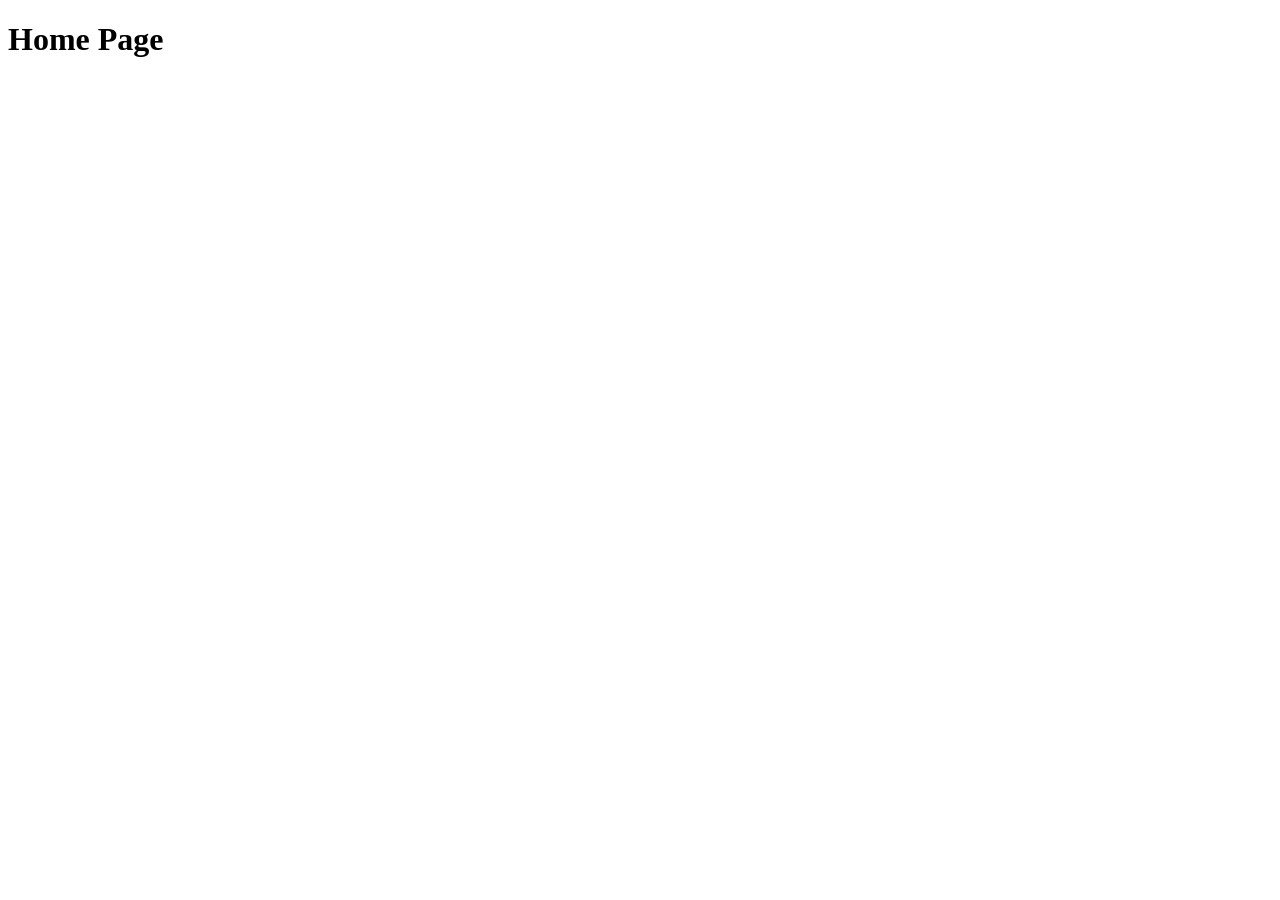
==== index.html @ 36d4ecce "Create index.html" ====
<!DOCTYPE html>
<html lang="en">
<head>
  <meta charset="UTF-8" />
  <meta name="viewport" content="width=device-width, initial-scale=1.0" />
  <title>Tranquility MNC</title>
  <link rel="stylesheet" href="style.css" />
</head>
<body>
  <h1>Home Page</h1>
  <script src="script.js"></script>
</body>
</html>
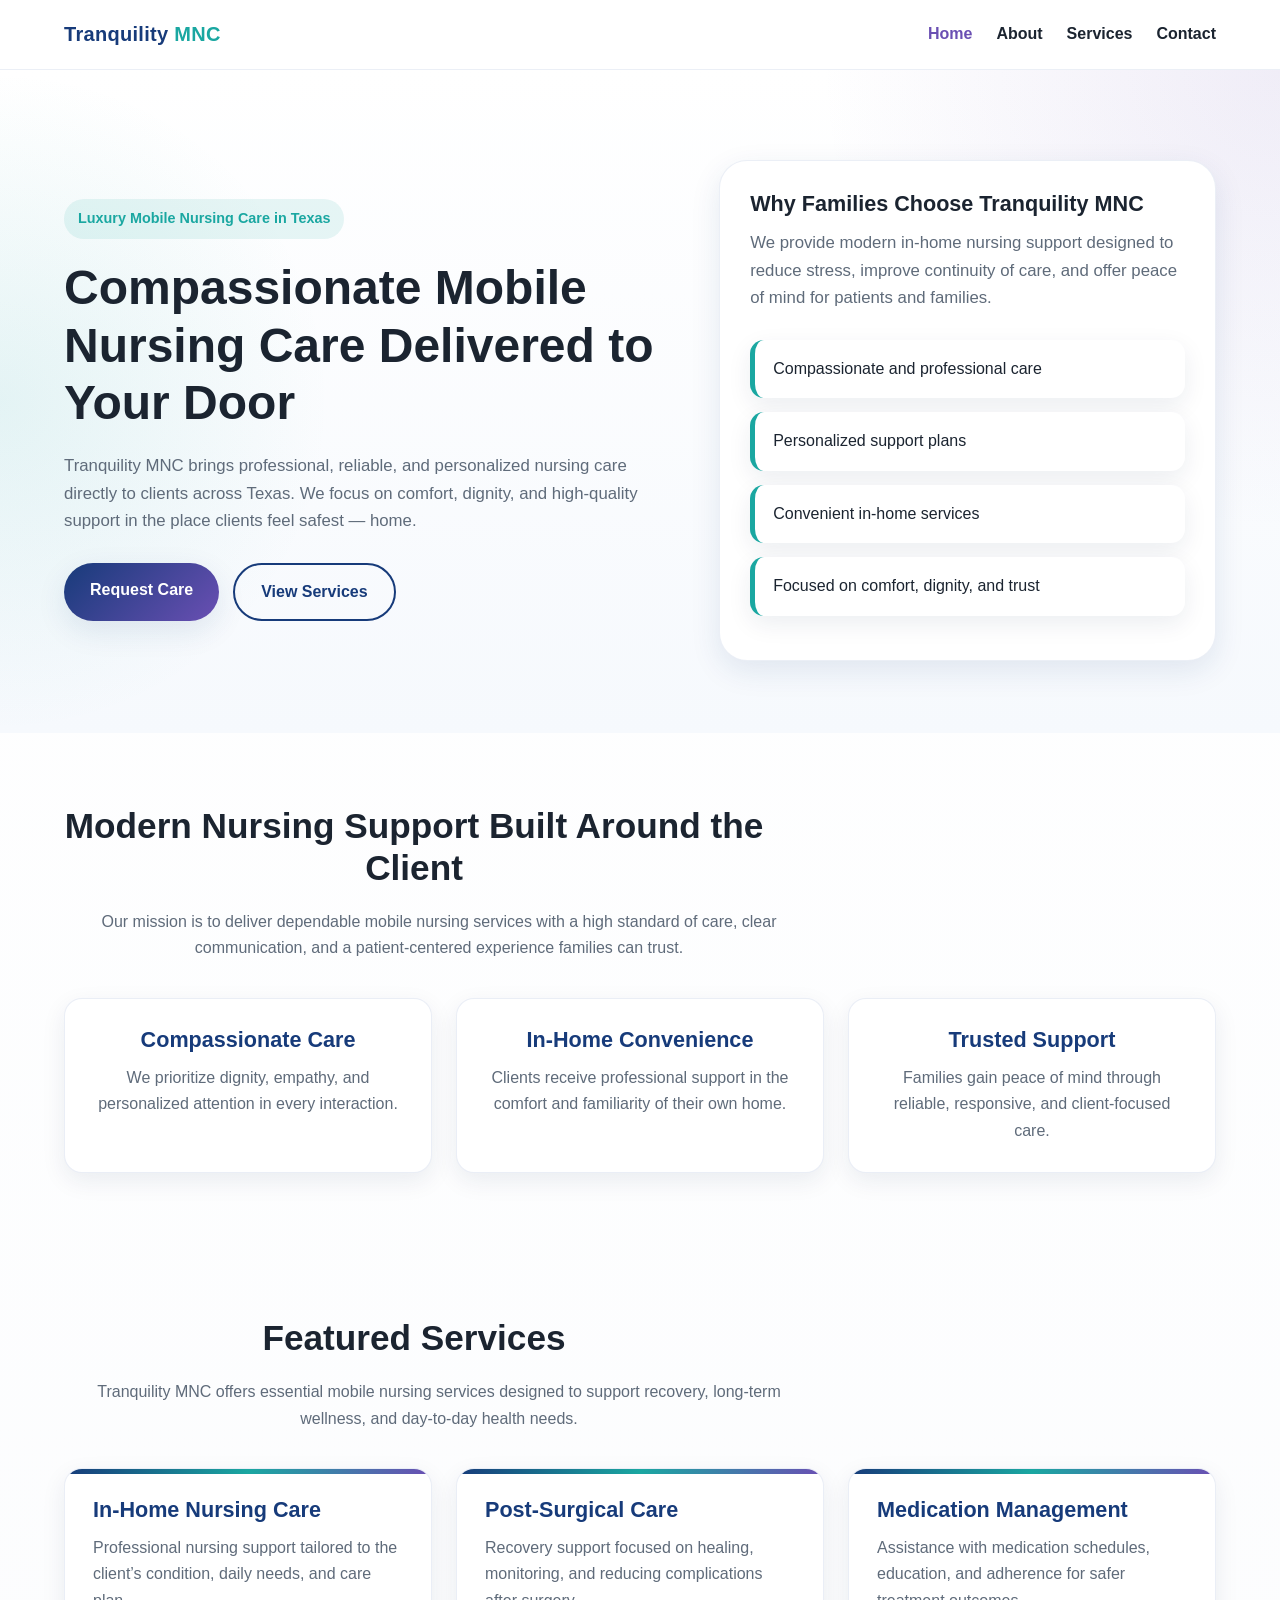
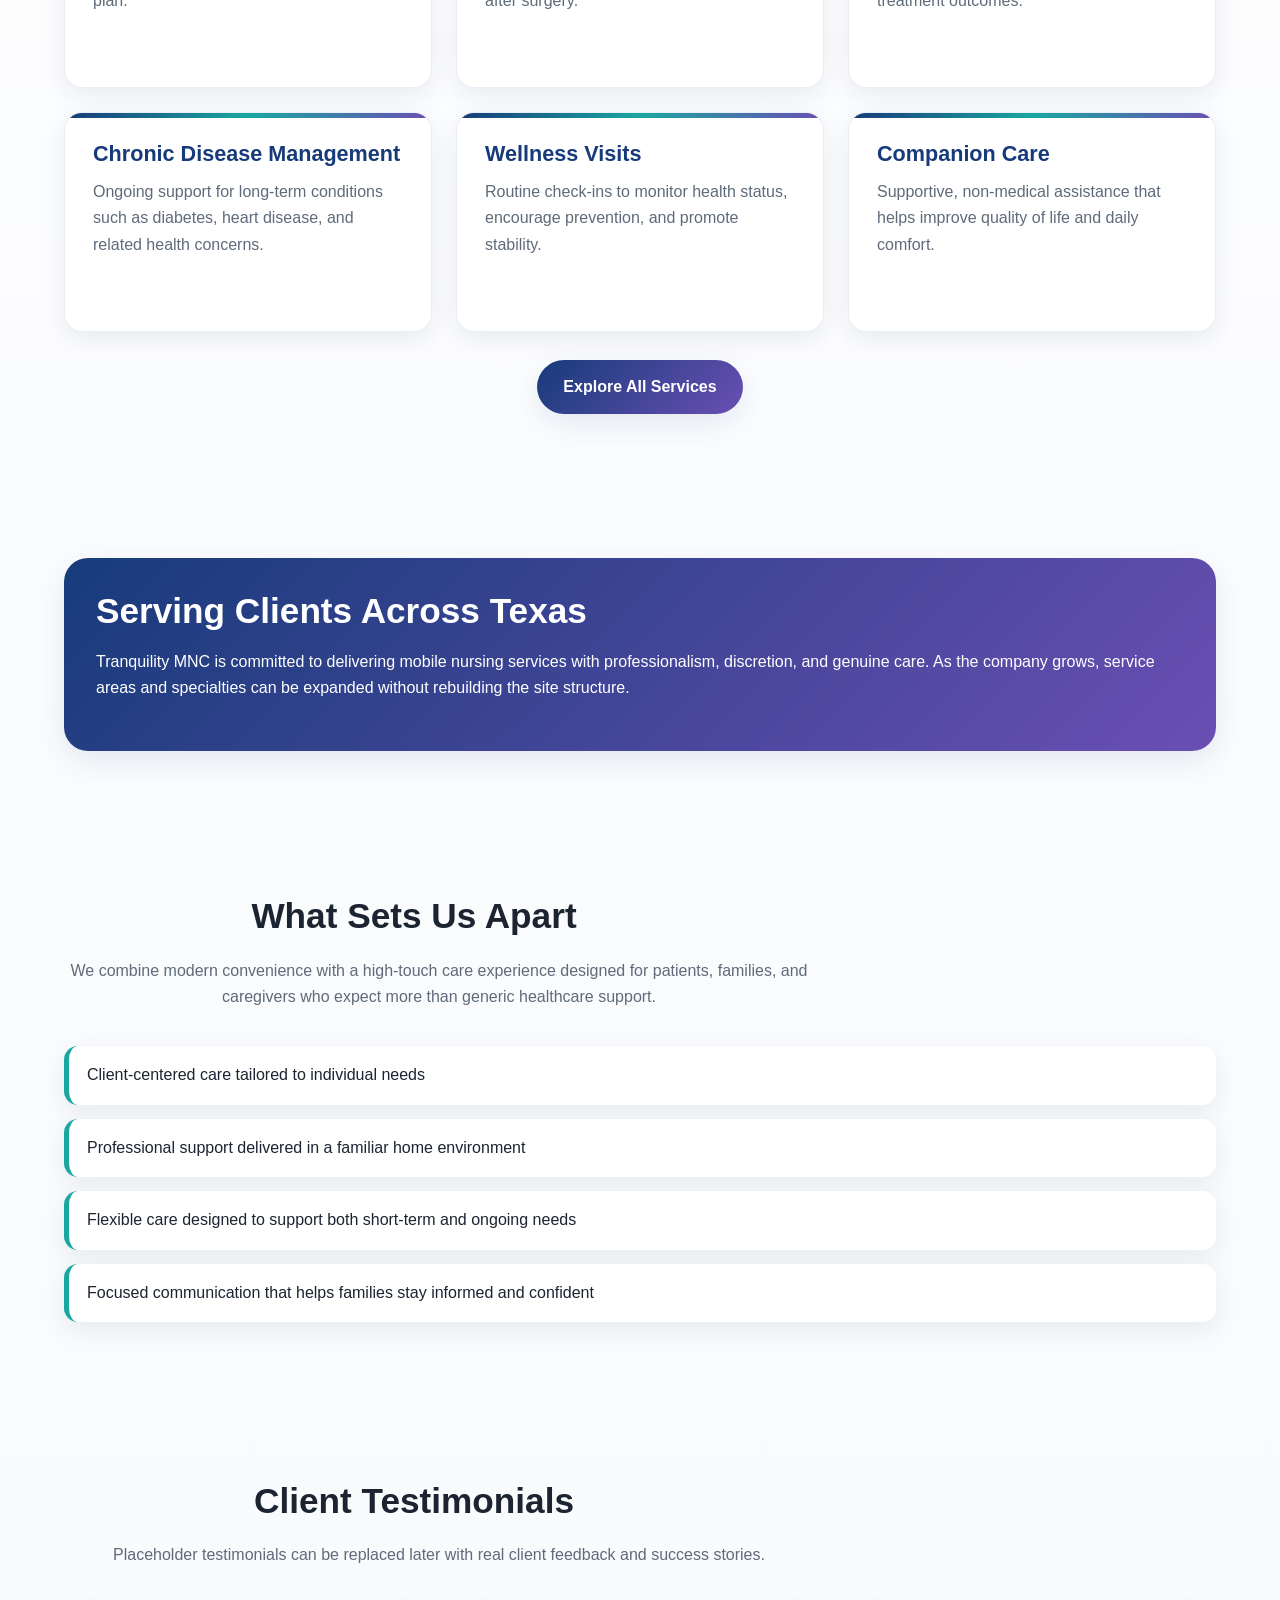
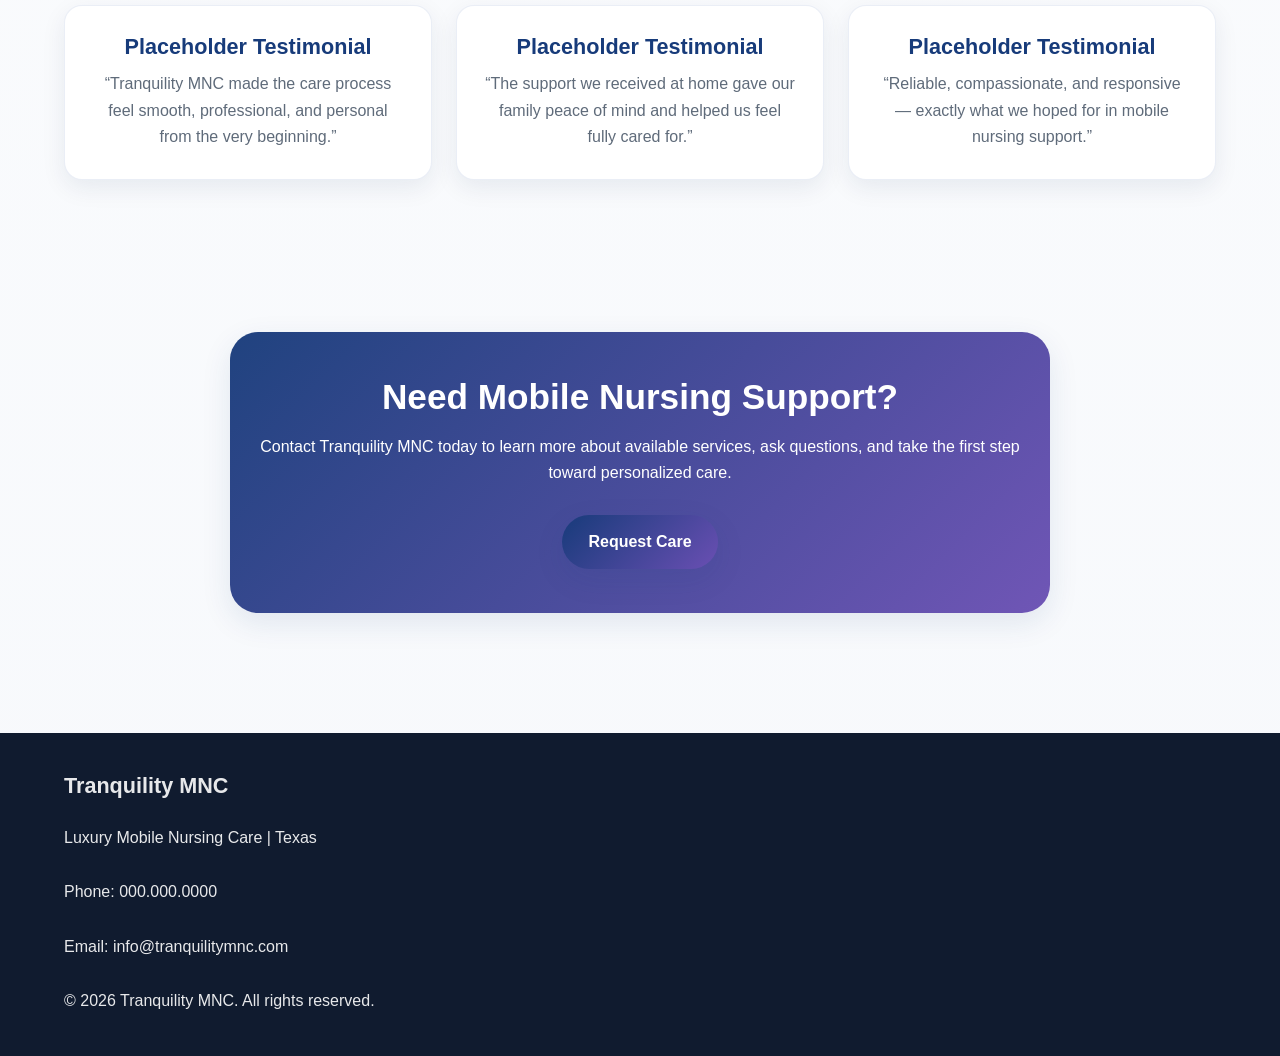
==== commit 9e7a1a1a: "Update index.html" ====
--- a/index.html
+++ b/index.html
@@ -3,11 +3,243 @@
 <head>
   <meta charset="UTF-8" />
   <meta name="viewport" content="width=device-width, initial-scale=1.0" />
-  <title>Tranquility MNC</title>
+  <title>Tranquility MNC | Luxury Mobile Nursing Care in Texas</title>
+  <meta
+    name="description"
+    content="Tranquility MNC provides compassionate, professional mobile nursing care throughout Texas, delivering personalized support in the comfort of home."
+  />
   <link rel="stylesheet" href="style.css" />
 </head>
 <body>
-  <h1>Home Page</h1>
+
+  <header class="site-header">
+    <nav class="navbar">
+      <a href="index.html" class="logo">Tranquility <span>MNC</span></a>
+
+      <button class="menu-toggle" aria-label="Toggle menu" aria-expanded="false">
+        ☰
+      </button>
+
+      <ul class="nav-links">
+        <li><a href="index.html" class="active">Home</a></li>
+        <li><a href="about.html">About</a></li>
+        <li><a href="services.html">Services</a></li>
+        <li><a href="contact.html">Contact</a></li>
+      </ul>
+    </nav>
+  </header>
+
+  <main>
+    <section class="hero">
+      <div class="container hero-grid">
+        <div>
+          <div class="hero-badge">Luxury Mobile Nursing Care in Texas</div>
+          <h1>Compassionate Mobile Nursing Care Delivered to Your Door</h1>
+          <p>
+            Tranquility MNC brings professional, reliable, and personalized nursing
+            care directly to clients across Texas. We focus on comfort, dignity,
+            and high-quality support in the place clients feel safest — home.
+          </p>
+
+          <div class="hero-actions">
+            <a href="contact.html" class="btn">Request Care</a>
+            <a href="services.html" class="btn btn-secondary">View Services</a>
+          </div>
+        </div>
+
+        <div class="hero-card">
+          <h3>Why Families Choose Tranquility MNC</h3>
+          <p>
+            We provide modern in-home nursing support designed to reduce stress,
+            improve continuity of care, and offer peace of mind for patients and families.
+          </p>
+          <ul class="trust-list">
+            <li>Compassionate and professional care</li>
+            <li>Personalized support plans</li>
+            <li>Convenient in-home services</li>
+            <li>Focused on comfort, dignity, and trust</li>
+          </ul>
+        </div>
+      </div>
+    </section>
+
+    <section>
+      <div class="container text-center">
+        <h2 class="section-title">Modern Nursing Support Built Around the Client</h2>
+        <p class="section-subtitle">
+          Our mission is to deliver dependable mobile nursing services with a high standard of care,
+          clear communication, and a patient-centered experience families can trust.
+        </p>
+
+        <div class="grid grid-3">
+          <div class="card">
+            <h3>Compassionate Care</h3>
+            <p>
+              We prioritize dignity, empathy, and personalized attention in every interaction.
+            </p>
+          </div>
+
+          <div class="card">
+            <h3>In-Home Convenience</h3>
+            <p>
+              Clients receive professional support in the comfort and familiarity of their own home.
+            </p>
+          </div>
+
+          <div class="card">
+            <h3>Trusted Support</h3>
+            <p>
+              Families gain peace of mind through reliable, responsive, and client-focused care.
+            </p>
+          </div>
+        </div>
+      </div>
+    </section>
+
+    <section>
+      <div class="container">
+        <h2 class="section-title text-center">Featured Services</h2>
+        <p class="section-subtitle text-center">
+          Tranquility MNC offers essential mobile nursing services designed to support recovery,
+          long-term wellness, and day-to-day health needs.
+        </p>
+
+        <div class="service-list">
+          <div class="card service-card">
+            <h3>In-Home Nursing Care</h3>
+            <p>
+              Professional nursing support tailored to the client’s condition, daily needs, and care plan.
+            </p>
+          </div>
+
+          <div class="card service-card">
+            <h3>Post-Surgical Care</h3>
+            <p>
+              Recovery support focused on healing, monitoring, and reducing complications after surgery.
+            </p>
+          </div>
+
+          <div class="card service-card">
+            <h3>Medication Management</h3>
+            <p>
+              Assistance with medication schedules, education, and adherence for safer treatment outcomes.
+            </p>
+          </div>
+
+          <div class="card service-card">
+            <h3>Chronic Disease Management</h3>
+            <p>
+              Ongoing support for long-term conditions such as diabetes, heart disease, and related health concerns.
+            </p>
+          </div>
+
+          <div class="card service-card">
+            <h3>Wellness Visits</h3>
+            <p>
+              Routine check-ins to monitor health status, encourage prevention, and promote stability.
+            </p>
+          </div>
+
+          <div class="card service-card">
+            <h3>Companion Care</h3>
+            <p>
+              Supportive, non-medical assistance that helps improve quality of life and daily comfort.
+            </p>
+          </div>
+        </div>
+
+        <div style="text-align: center; margin-top: 28px;">
+          <a href="services.html" class="btn">Explore All Services</a>
+        </div>
+      </div>
+    </section>
+
+    <section>
+      <div class="container">
+        <div class="feature-strip">
+          <h2>Serving Clients Across Texas</h2>
+          <p>
+            Tranquility MNC is committed to delivering mobile nursing services with professionalism,
+            discretion, and genuine care. As the company grows, service areas and specialties can be
+            expanded without rebuilding the site structure.
+          </p>
+        </div>
+      </div>
+    </section>
+
+    <section>
+      <div class="container">
+        <h2 class="section-title text-center">What Sets Us Apart</h2>
+        <p class="section-subtitle text-center">
+          We combine modern convenience with a high-touch care experience designed for patients,
+          families, and caregivers who expect more than generic healthcare support.
+        </p>
+
+        <ul class="benefits-list">
+          <li>Client-centered care tailored to individual needs</li>
+          <li>Professional support delivered in a familiar home environment</li>
+          <li>Flexible care designed to support both short-term and ongoing needs</li>
+          <li>Focused communication that helps families stay informed and confident</li>
+        </ul>
+      </div>
+    </section>
+
+    <section>
+      <div class="container text-center">
+        <h2 class="section-title">Client Testimonials</h2>
+        <p class="section-subtitle">
+          Placeholder testimonials can be replaced later with real client feedback and success stories.
+        </p>
+
+        <div class="grid grid-3">
+          <div class="card">
+            <h3>Placeholder Testimonial</h3>
+            <p>
+              “Tranquility MNC made the care process feel smooth, professional, and personal from the very beginning.”
+            </p>
+          </div>
+
+          <div class="card">
+            <h3>Placeholder Testimonial</h3>
+            <p>
+              “The support we received at home gave our family peace of mind and helped us feel fully cared for.”
+            </p>
+          </div>
+
+          <div class="card">
+            <h3>Placeholder Testimonial</h3>
+            <p>
+              “Reliable, compassionate, and responsive — exactly what we hoped for in mobile nursing support.”
+            </p>
+          </div>
+        </div>
+      </div>
+    </section>
+
+    <section class="cta-section">
+      <div class="container">
+        <div class="cta-box">
+          <h2>Need Mobile Nursing Support?</h2>
+          <p>
+            Contact Tranquility MNC today to learn more about available services, ask questions,
+            and take the first step toward personalized care.
+          </p>
+          <a href="contact.html" class="btn">Request Care</a>
+        </div>
+      </div>
+    </section>
+  </main>
+
+  <footer class="site-footer">
+    <div class="container">
+      <h3>Tranquility MNC</h3>
+      <p>Luxury Mobile Nursing Care | Texas</p>
+      <p>Phone: 000.000.0000</p>
+      <p>Email: info@tranquilitymnc.com</p>
+      <p>&copy; 2026 Tranquility MNC. All rights reserved.</p>
+    </div>
+  </footer>
+
   <script src="script.js"></script>
 </body>
 </html>
--- a/style.css
+++ b/style.css
@@ -0,0 +1,679 @@
+:root {
+  --primary-blue: #173b7a;
+  --primary-purple: #6a4fb3;
+  --primary-teal: #1aa7a1;
+  --white: #ffffff;
+  --off-white: #f7f9fc;
+  --light-gray: #e8edf5;
+  --text-dark: #1b2430;
+  --text-medium: #5f6b7a;
+  --shadow-soft: 0 10px 30px rgba(23, 59, 122, 0.10);
+  --shadow-card: 0 8px 24px rgba(19, 39, 76, 0.08);
+  --radius: 18px;
+  --radius-sm: 12px;
+  --max-width: 1200px;
+  --transition: all 0.3s ease;
+}
+
+* {
+  margin: 0;
+  padding: 0;
+  box-sizing: border-box;
+}
+
+html {
+  scroll-behavior: smooth;
+}
+
+body {
+  font-family: Arial, Helvetica, sans-serif;
+  background: linear-gradient(180deg, #ffffff 0%, #f7f9fc 100%);
+  color: var(--text-dark);
+  line-height: 1.65;
+}
+
+/* GLOBAL */
+img {
+  max-width: 100%;
+  display: block;
+}
+
+a {
+  color: var(--primary-blue);
+  text-decoration: none;
+  transition: var(--transition);
+}
+
+a:hover {
+  color: var(--primary-teal);
+}
+
+ul {
+  padding-left: 20px;
+}
+
+hr {
+  border: none;
+  height: 1px;
+  background: var(--light-gray);
+  margin: 32px 0;
+}
+
+.container {
+  width: 90%;
+  max-width: var(--max-width);
+  margin: 0 auto;
+}
+
+section {
+  padding: 72px 0;
+}
+
+h1,
+h2,
+h3,
+h4 {
+  line-height: 1.2;
+  margin-bottom: 16px;
+  color: var(--text-dark);
+}
+
+h1 {
+  font-size: 3rem;
+  font-weight: 700;
+}
+
+h2 {
+  font-size: 2.2rem;
+  font-weight: 700;
+}
+
+h3 {
+  font-size: 1.35rem;
+  font-weight: 700;
+}
+
+p {
+  margin-bottom: 18px;
+  color: var(--text-medium);
+  font-size: 1rem;
+}
+
+.section-title {
+  max-width: 700px;
+  margin-bottom: 20px;
+}
+
+.section-subtitle {
+  max-width: 750px;
+  color: var(--text-medium);
+  margin-bottom: 36px;
+}
+
+.text-center {
+  text-align: center;
+}
+
+.highlight {
+  color: var(--primary-purple);
+}
+
+/* BUTTONS */
+.btn,
+button,
+input[type="submit"] {
+  display: inline-block;
+  background: linear-gradient(135deg, var(--primary-blue), var(--primary-purple));
+  color: var(--white);
+  border: none;
+  border-radius: 999px;
+  padding: 14px 26px;
+  font-size: 1rem;
+  font-weight: 700;
+  cursor: pointer;
+  transition: var(--transition);
+  box-shadow: var(--shadow-soft);
+}
+
+.btn:hover,
+button:hover,
+input[type="submit"]:hover {
+  transform: translateY(-2px);
+  background: linear-gradient(135deg, var(--primary-purple), var(--primary-teal));
+  color: var(--white);
+}
+
+.btn-secondary {
+  background: transparent;
+  color: var(--primary-blue);
+  border: 2px solid var(--primary-blue);
+  box-shadow: none;
+}
+
+.btn-secondary:hover {
+  background: var(--primary-blue);
+  color: var(--white);
+}
+
+/* HEADER / NAV */
+.site-header {
+  position: sticky;
+  top: 0;
+  z-index: 1000;
+  background: rgba(255, 255, 255, 0.92);
+  backdrop-filter: blur(12px);
+  border-bottom: 1px solid rgba(232, 237, 245, 0.85);
+}
+
+.navbar {
+  width: 90%;
+  max-width: var(--max-width);
+  margin: 0 auto;
+  display: flex;
+  align-items: center;
+  justify-content: space-between;
+  padding: 18px 0;
+}
+
+.logo {
+  font-size: 1.25rem;
+  font-weight: 800;
+  color: var(--primary-blue);
+  letter-spacing: 0.3px;
+}
+
+.logo span {
+  color: var(--primary-teal);
+}
+
+.nav-links {
+  list-style: none;
+  display: flex;
+  gap: 24px;
+  padding-left: 0;
+}
+
+.nav-links li {
+  list-style: none;
+}
+
+.nav-links a {
+  font-weight: 600;
+  color: var(--text-dark);
+}
+
+.nav-links a:hover,
+.nav-links a.active {
+  color: var(--primary-purple);
+}
+
+.menu-toggle {
+  display: none;
+  font-size: 1.8rem;
+  background: none;
+  color: var(--primary-blue);
+  box-shadow: none;
+  padding: 0;
+}
+
+/* HERO */
+.hero {
+  padding: 90px 0 72px;
+  background:
+    radial-gradient(circle at top right, rgba(106, 79, 179, 0.10), transparent 32%),
+    radial-gradient(circle at left center, rgba(26, 167, 161, 0.10), transparent 25%),
+    linear-gradient(180deg, #ffffff 0%, #f6f9fd 100%);
+}
+
+.hero-grid {
+  display: grid;
+  grid-template-columns: 1.1fr 0.9fr;
+  gap: 48px;
+  align-items: center;
+}
+
+.hero-badge {
+  display: inline-block;
+  background: rgba(26, 167, 161, 0.10);
+  color: var(--primary-teal);
+  padding: 8px 14px;
+  border-radius: 999px;
+  font-weight: 700;
+  font-size: 0.9rem;
+  margin-bottom: 20px;
+}
+
+.hero h1 {
+  max-width: 650px;
+  margin-bottom: 20px;
+}
+
+.hero p {
+  max-width: 620px;
+  font-size: 1.05rem;
+  margin-bottom: 28px;
+}
+
+.hero-actions {
+  display: flex;
+  flex-wrap: wrap;
+  gap: 14px;
+  margin-top: 10px;
+}
+
+.hero-card {
+  background: var(--white);
+  border-radius: 28px;
+  padding: 30px;
+  box-shadow: var(--shadow-soft);
+  border: 1px solid rgba(232, 237, 245, 0.85);
+}
+
+.hero-card h3 {
+  margin-bottom: 12px;
+}
+
+.hero-card p:last-child {
+  margin-bottom: 0;
+}
+
+/* PAGE HERO FOR INNER PAGES */
+.page-hero {
+  padding: 72px 0 40px;
+  text-align: center;
+}
+
+.page-hero h1 {
+  margin-bottom: 12px;
+}
+
+.page-hero p {
+  max-width: 760px;
+  margin: 0 auto;
+}
+
+/* CARDS / GRIDS */
+.grid {
+  display: grid;
+  gap: 24px;
+}
+
+.grid-2 {
+  grid-template-columns: repeat(2, 1fr);
+}
+
+.grid-3 {
+  grid-template-columns: repeat(3, 1fr);
+}
+
+.card {
+  background: var(--white);
+  border-radius: var(--radius);
+  padding: 28px;
+  box-shadow: var(--shadow-card);
+  border: 1px solid rgba(232, 237, 245, 0.90);
+  transition: var(--transition);
+}
+
+.card:hover {
+  transform: translateY(-4px);
+}
+
+.card h3 {
+  color: var(--primary-blue);
+  margin-bottom: 12px;
+}
+
+.card p:last-child {
+  margin-bottom: 0;
+}
+
+/* FEATURE STRIP */
+.feature-strip {
+  background: linear-gradient(135deg, var(--primary-blue), var(--primary-purple));
+  color: var(--white);
+  border-radius: 24px;
+  padding: 32px;
+  box-shadow: var(--shadow-soft);
+}
+
+.feature-strip h2,
+.feature-strip h3,
+.feature-strip p,
+.feature-strip li {
+  color: var(--white);
+}
+
+/* SERVICES */
+.service-card {
+  position: relative;
+  overflow: hidden;
+}
+
+.service-card::before {
+  content: "";
+  position: absolute;
+  top: 0;
+  left: 0;
+  width: 100%;
+  height: 5px;
+  background: linear-gradient(90deg, var(--primary-blue), var(--primary-teal), var(--primary-purple));
+}
+
+.service-list {
+  display: grid;
+  gap: 24px;
+  grid-template-columns: repeat(3, 1fr);
+}
+
+.service-list .card {
+  min-height: 220px;
+}
+
+/* ABOUT */
+.about-layout {
+  display: grid;
+  grid-template-columns: 1fr 1fr;
+  gap: 40px;
+  align-items: start;
+}
+
+.about-box {
+  background: var(--white);
+  border-radius: var(--radius);
+  padding: 30px;
+  box-shadow: var(--shadow-card);
+  border: 1px solid rgba(232, 237, 245, 0.90);
+}
+
+/* CONTACT */
+.contact-layout {
+  display: grid;
+  grid-template-columns: 1fr 0.9fr;
+  gap: 28px;
+  align-items: start;
+}
+
+.contact-card,
+.form-card {
+  background: var(--white);
+  border-radius: var(--radius);
+  padding: 32px;
+  box-shadow: var(--shadow-card);
+  border: 1px solid rgba(232, 237, 245, 0.90);
+}
+
+label {
+  display: block;
+  font-weight: 700;
+  margin-bottom: 8px;
+  color: var(--text-dark);
+}
+
+input,
+select,
+textarea {
+  width: 100%;
+  padding: 14px 16px;
+  margin-bottom: 18px;
+  border: 1px solid #d6deea;
+  border-radius: 12px;
+  font-size: 1rem;
+  color: var(--text-dark);
+  background: #fbfcfe;
+  transition: var(--transition);
+}
+
+input:focus,
+select:focus,
+textarea:focus {
+  outline: none;
+  border-color: var(--primary-teal);
+  box-shadow: 0 0 0 4px rgba(26, 167, 161, 0.12);
+  background: var(--white);
+}
+
+textarea {
+  resize: vertical;
+  min-height: 140px;
+}
+
+.contact-info p {
+  margin-bottom: 12px;
+}
+
+.contact-info strong {
+  color: var(--primary-blue);
+}
+
+/* LIST STYLING */
+.benefits-list,
+.trust-list {
+  list-style: none;
+  padding-left: 0;
+}
+
+.benefits-list li,
+.trust-list li {
+  background: var(--white);
+  margin-bottom: 14px;
+  padding: 16px 18px;
+  border-radius: 14px;
+  box-shadow: var(--shadow-card);
+  border-left: 5px solid var(--primary-teal);
+  color: var(--text-dark);
+}
+
+/* CTA SECTION */
+.cta-section {
+  text-align: center;
+  padding: 80px 0;
+}
+
+.cta-box {
+  max-width: 820px;
+  margin: 0 auto;
+  background: linear-gradient(135deg, rgba(23, 59, 122, 0.96), rgba(106, 79, 179, 0.96));
+  color: var(--white);
+  padding: 44px 28px;
+  border-radius: 28px;
+  box-shadow: var(--shadow-soft);
+}
+
+.cta-box h2,
+.cta-box p {
+  color: var(--white);
+}
+
+.cta-box .btn {
+  margin-top: 10px;
+}
+
+/* FOOTER */
+.site-footer {
+  background: #101b2f;
+  color: rgba(255, 255, 255, 0.86);
+  padding: 40px 0 24px;
+  margin-top: 40px;
+}
+
+.site-footer .container {
+  display: flex;
+  flex-direction: column;
+  gap: 10px;
+}
+
+.site-footer h3,
+.site-footer p,
+.site-footer a {
+  color: rgba(255, 255, 255, 0.90);
+}
+
+.site-footer a:hover {
+  color: #8fe3de;
+}
+
+/* SIMPLE DEFAULT PAGE SPACING FOR YOUR CURRENT HTML */
+body > h1,
+body > h2,
+body > p,
+body > form,
+body > ul,
+body > hr,
+body > a {
+  width: 90%;
+  max-width: 1000px;
+  margin-left: auto;
+  margin-right: auto;
+}
+
+body > h1 {
+  margin-top: 48px;
+}
+
+body > h2 {
+  margin-top: 28px;
+}
+
+body > form,
+body > ul,
+body > p,
+body > a {
+  margin-bottom: 20px;
+}
+
+/* RESPONSIVE */
+@media (max-width: 992px) {
+  .hero-grid,
+  .about-layout,
+  .contact-layout,
+  .grid-3,
+  .service-list {
+    grid-template-columns: 1fr 1fr;
+  }
+
+  .grid-2 {
+    grid-template-columns: 1fr;
+  }
+
+  h1 {
+    font-size: 2.5rem;
+  }
+
+  h2 {
+    font-size: 2rem;
+  }
+}
+
+@media (max-width: 768px) {
+  .navbar {
+    position: relative;
+  }
+
+  .menu-toggle {
+    display: block;
+  }
+
+  .nav-links {
+    display: none;
+    position: absolute;
+    top: 72px;
+    right: 0;
+    width: 100%;
+    background: var(--white);
+    border-radius: 0 0 18px 18px;
+    box-shadow: var(--shadow-card);
+    flex-direction: column;
+    gap: 0;
+    overflow: hidden;
+    border: 1px solid rgba(232, 237, 245, 0.95);
+  }
+
+  .nav-links.show {
+    display: flex;
+  }
+
+  .nav-links li {
+    border-bottom: 1px solid var(--light-gray);
+  }
+
+  .nav-links li:last-child {
+    border-bottom: none;
+  }
+
+  .nav-links a {
+    display: block;
+    padding: 16px 20px;
+  }
+
+  .hero-grid,
+  .about-layout,
+  .contact-layout,
+  .grid-3,
+  .service-list {
+    grid-template-columns: 1fr;
+  }
+
+  .hero {
+    padding-top: 72px;
+  }
+
+  h1 {
+    font-size: 2.1rem;
+  }
+
+  h2 {
+    font-size: 1.75rem;
+  }
+
+  .hero-actions {
+    flex-direction: column;
+    align-items: stretch;
+  }
+
+  .btn,
+  .btn-secondary,
+  button,
+  input[type="submit"] {
+    width: 100%;
+    text-align: center;
+  }
+
+  section {
+    padding: 56px 0;
+  }
+
+  .form-card,
+  .contact-card,
+  .card,
+  .about-box,
+  .hero-card {
+    padding: 24px;
+  }
+}
+
+@media (max-width: 480px) {
+  body {
+    font-size: 15px;
+  }
+
+  .container {
+    width: 92%;
+  }
+
+  h1 {
+    font-size: 1.85rem;
+  }
+
+  h2 {
+    font-size: 1.5rem;
+  }
+
+  .hero-card,
+  .card,
+  .form-card,
+  .contact-card,
+  .about-box {
+    border-radius: 16px;
+  }
+}
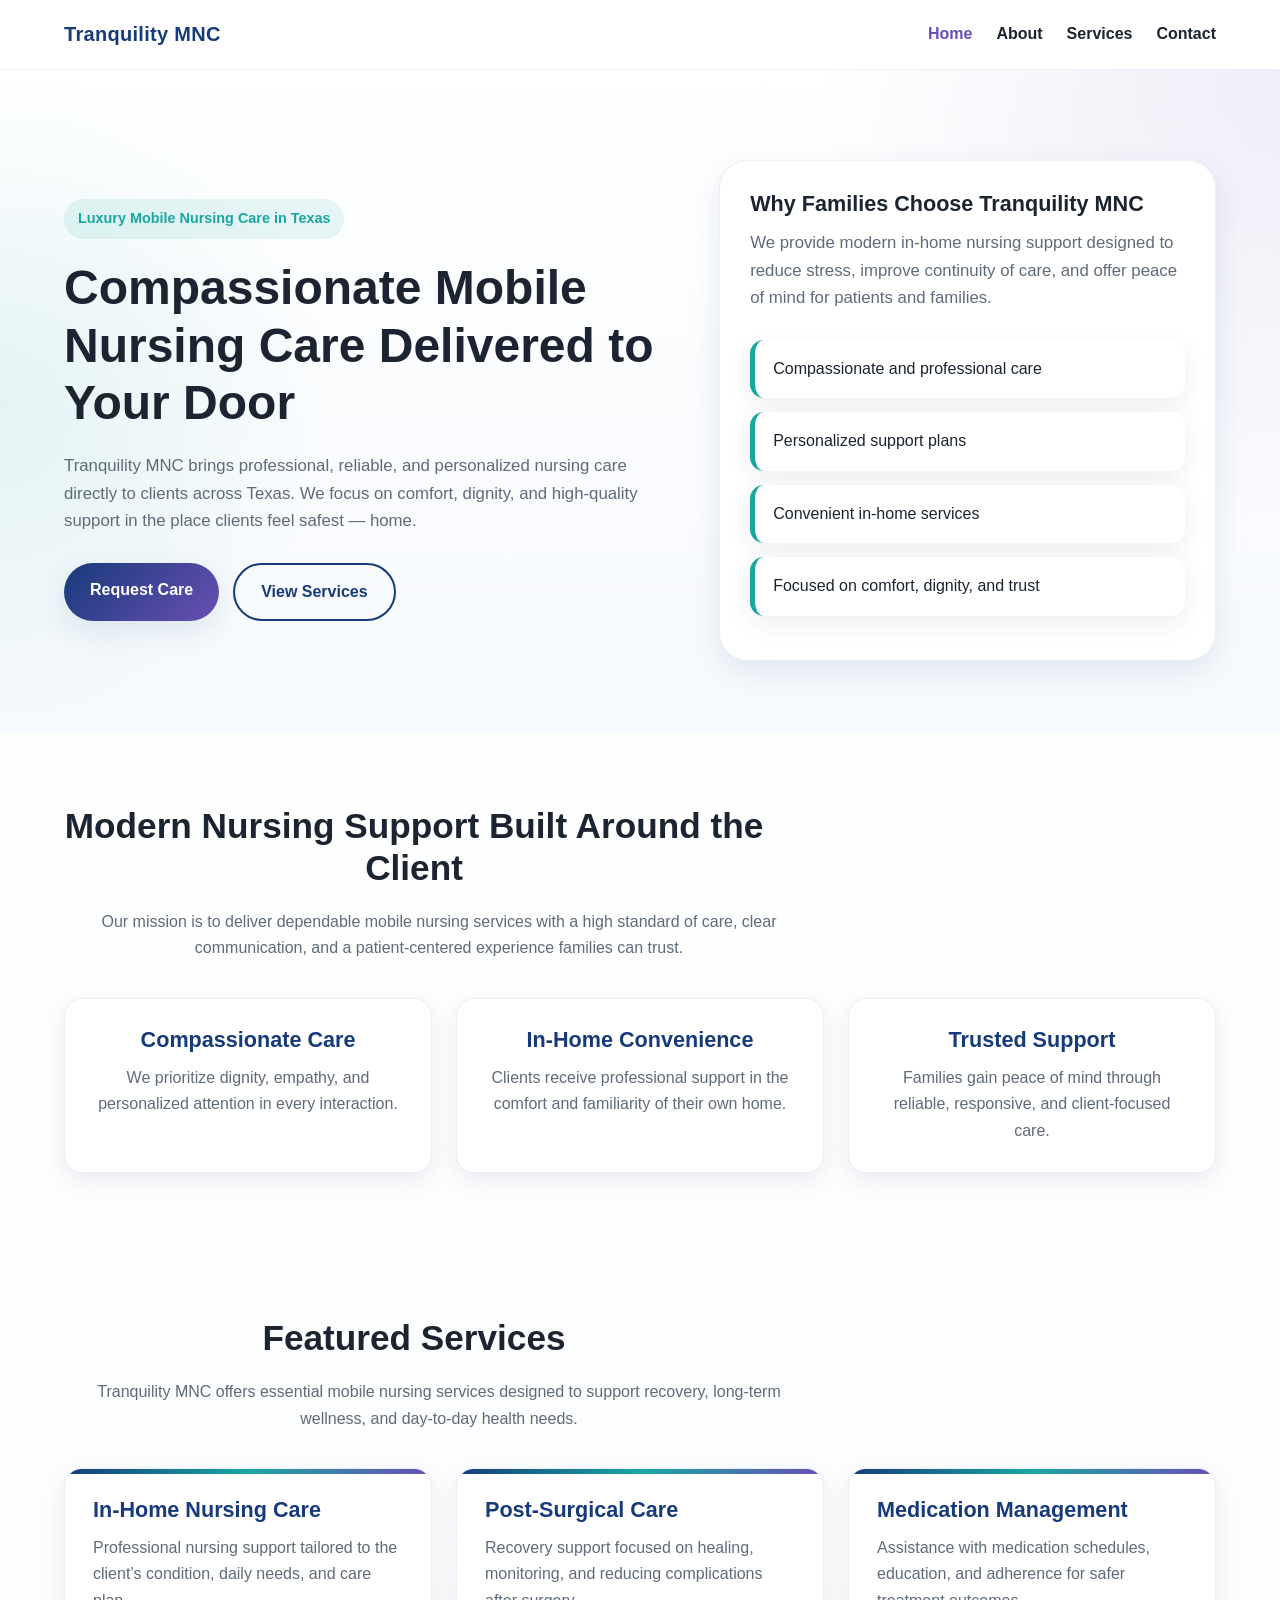
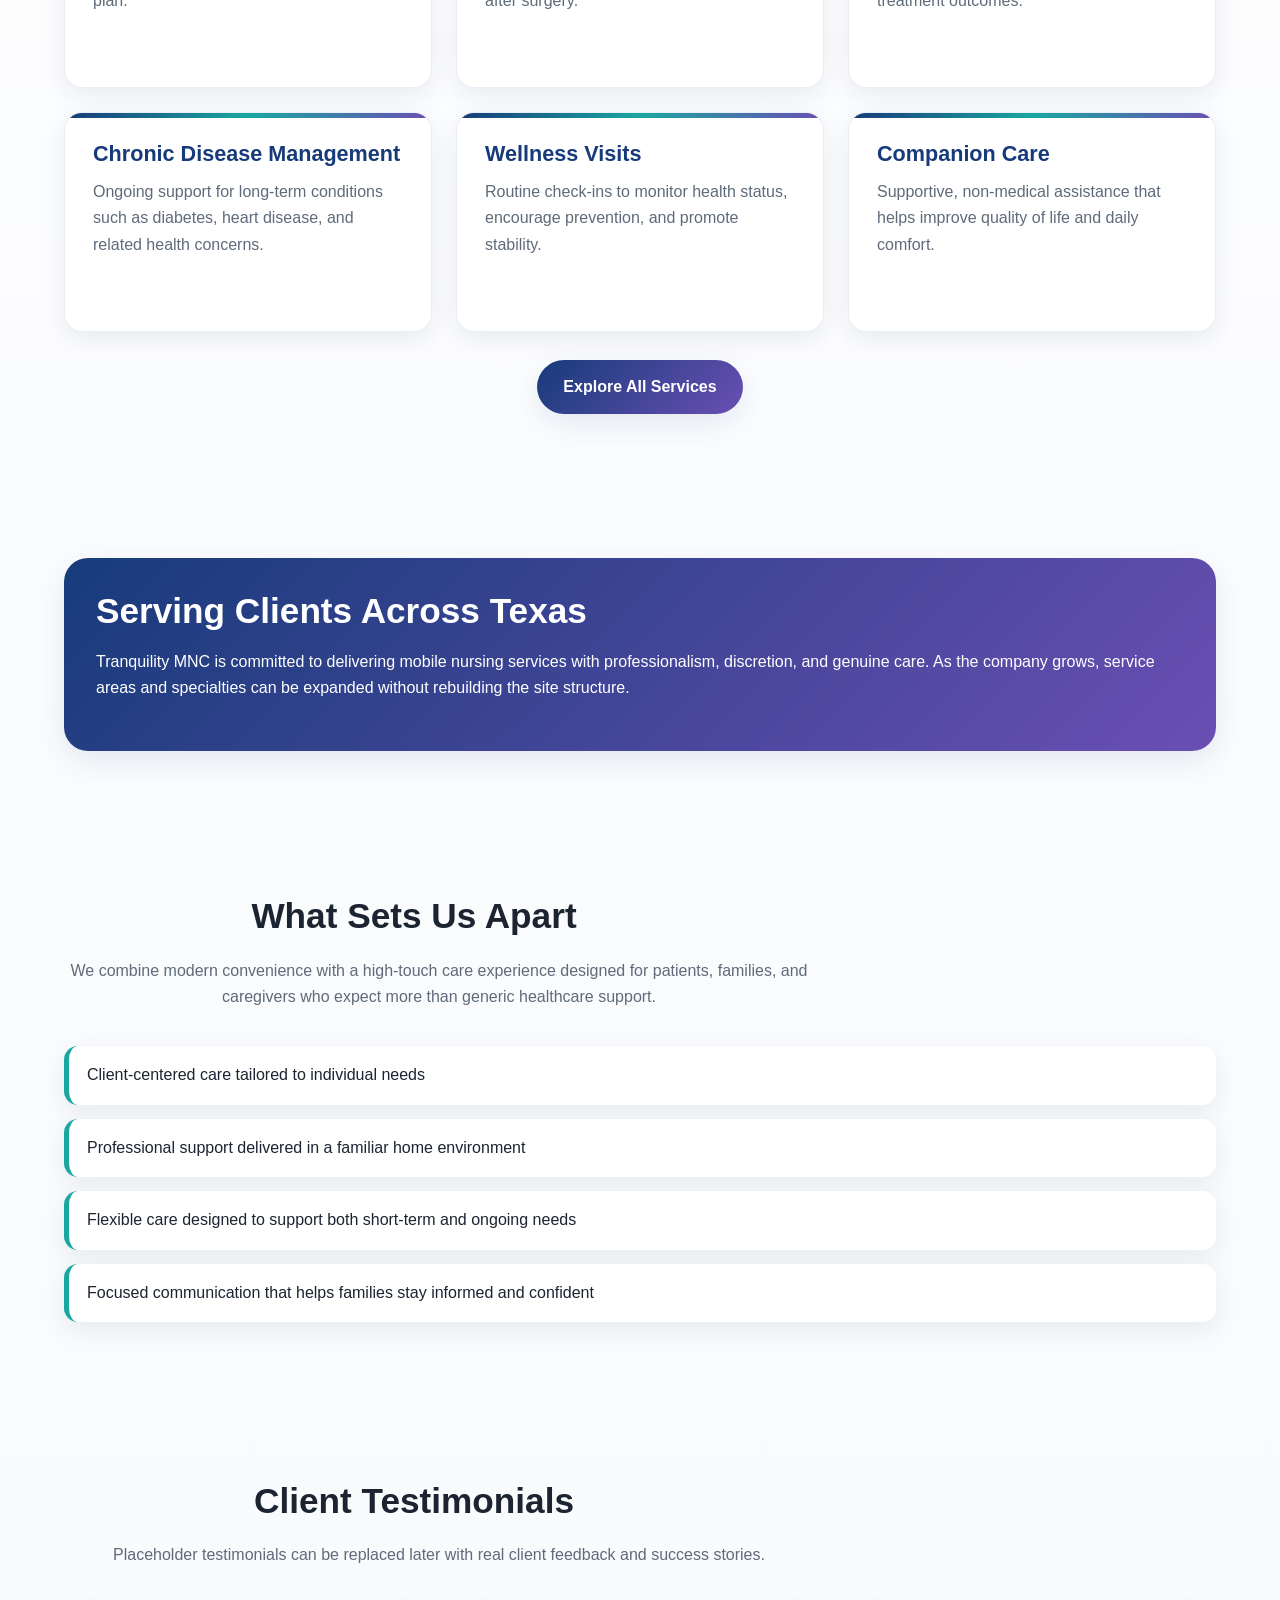
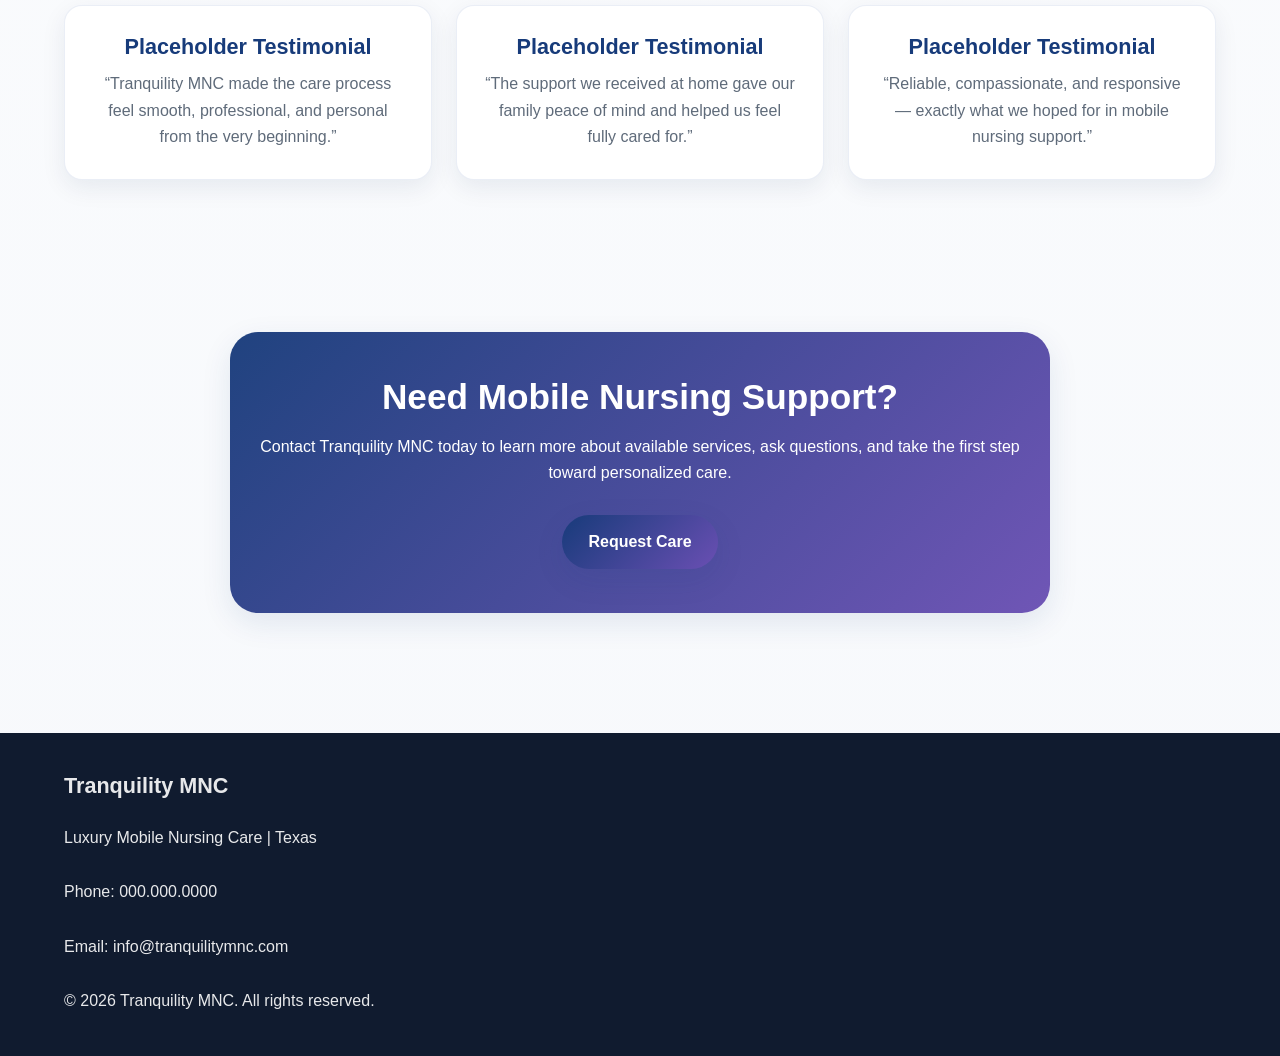
==== commit ba238ee8: "Update index.html" ====
--- a/index.html
+++ b/index.html
@@ -14,7 +14,7 @@
 
   <header class="site-header">
     <nav class="navbar">
-      <a href="index.html" class="logo">Tranquility <span>MNC</span></a>
+      <a href="index.html" class="logo">Tranquility MNC</a>
 
       <button class="menu-toggle" aria-label="Toggle menu" aria-expanded="false">
         ☰
